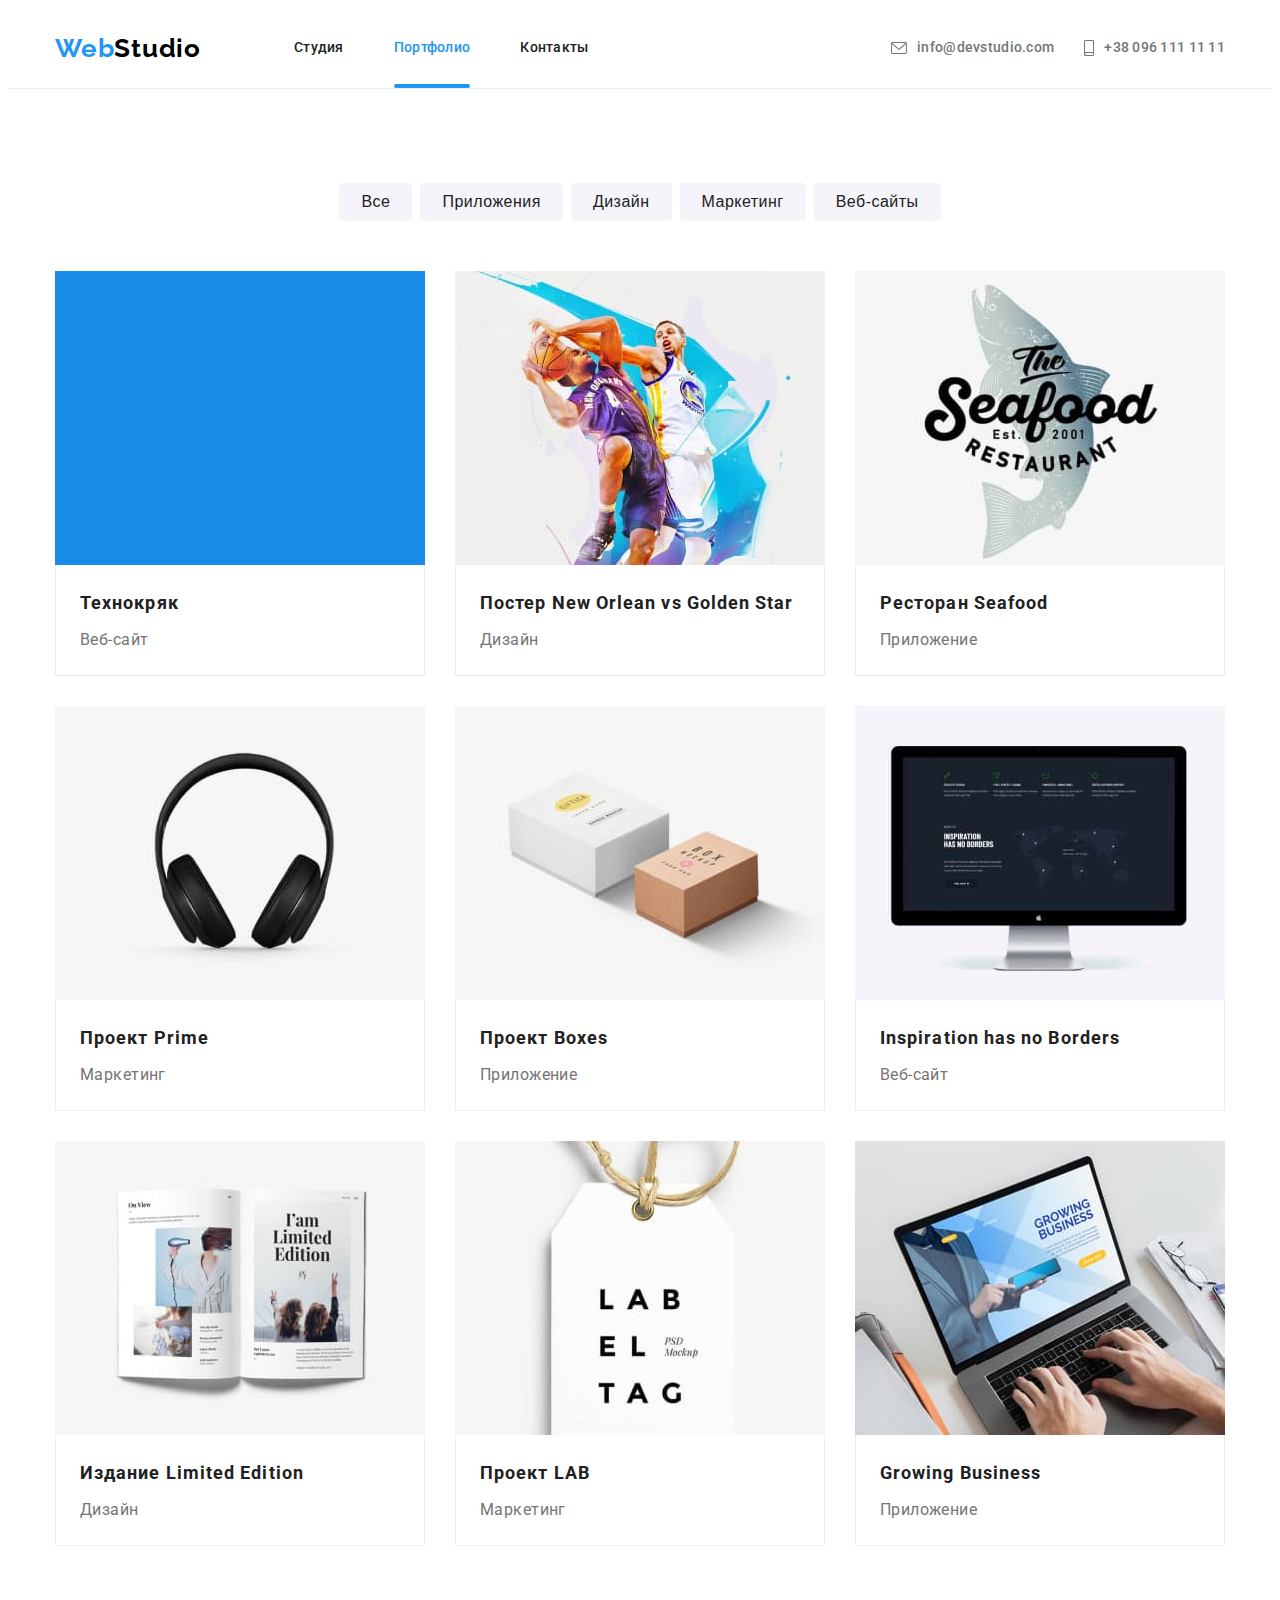
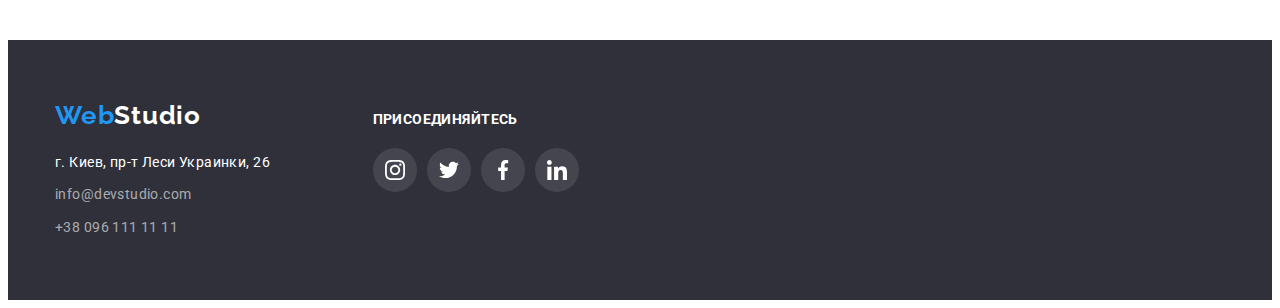
==== portfolio.html @ f76830f8 "position-overlay" ====
<!DOCTYPE html>
<html lang="ru">

<head>
  <meta charset="UTF-8">
  <meta http-equiv="X-UA-Compatible" content="IE=edge">
  <meta name="viewport" content="width=device-width, initial-scale=1.0">
  <link rel="preconnect" href="https://fonts.gstatic.com">
  <link rel="preconnect" href="https://fonts.gstatic.com">
  <link href="https://fonts.googleapis.com/css2?family=Raleway:wght@700&family=Roboto:wght@400;500;700;900&display=swap"
    rel="stylesheet">
  <link rel="stylesheet" href="https://cdnjs.cloudflare.com/ajax/libs/modern-normalize/1.0.0/modern-normalize.min.css"
    integrity="sha512-ISS7cAi1PEhQ8jnbJpJZMd29NlhNj4AWYyLOSp2CE/CsHxTCu+r+t0D2yoJudVrd0/8fTVPUVDzY5Tvli75u/g=="
    crossorigin="anonymous" />
  <title>Portfolio</title>
  <link rel="stylesheet" href="./css/styles.css">
</head>

<body>
  <header class="header">
    <div class="container page-header">
      <nav class=" main-nav">
        <a class="logo" href="./index.html"><span class="logo-header">Web</span>Studio</a>
        <ul class="site-nav list">
          <li class="item"><a class="link" href="./index.html">Студия</a></li>
          <li class="item"><a class="link  current" href="./portfolio.html">Портфолио</a></li>
          <li class="item"><a class="link" href="">Контакты</a></li>
        </ul>
      </nav>
      <ul class="auth-nav list">
        <li class="item mail"><a class="link mail" href="mailto:info@devstudio.com">
            <svg class="icon-mail" width="16" height="12">
              <use href="./images/icon/sprite.svg#icon-envelope"></use>
            </svg>info@devstudio.com</a>
        </li>
        <li class="item phone"><a class="link phone" href="tel:+380961111111">
            <svg class="icon-phone" width="10" height="16">
              <use href="./images/icon/sprite.svg#icon-smartphone"></use>
            </svg>+38 096 111 11 11</a>
        </li>
      </ul>
    </div>

  </header>

  <main>
    <h1 class="visually-hidden">Портфолио</h1>
    <!-- фильтр -->
    <section class="section">
      <div class="container">

        <h2 class="section-title visually-hidden">Фильтр</h2>

        <ul class=" btn list">
          <li class="item"><button class="button-portfolio" type="button">Все</button></li>
          <li class="item"><button class="button-portfolio" type="button">Приложения</button></li>
          <li class="item"><button class="button-portfolio" type="button">Дизайн</button></li>
          <li class="item"><button class="button-portfolio" type="button">Маркетинг</button></li>
          <li class="item"><button class="button-portfolio" type="button">Веб-сайты</button></li>
        </ul>

        <h2 class="section-title visually-hidden">Галерея проектов</h2>

        <ul class="list card-set">
          <li class="item-card-set">
            <a class="link " href="">
              <div class="link-img-thumb">
                <img src="./images/portfolio/img2-1.jpg" alt="Веб-сайт" width="370">

              </div>
              <div class="link-content">
                <h3 class="title-card">Технокряк</h3>
                <p class="text-card">Веб-сайт</p>
              </div>
            </a>
          </li>

          <li class="item-card-set">
            <a class="link" href="">
              <div class="link-img">
                <img src="./images/portfolio/img2-2.jpg" alt="Дизайн" width="370">
              </div>
              <div class="link-content">
                <h3 class="title-card">Постер New Orlean vs Golden Star</h3>
                <p class="text-card">Дизайн</p>
              </div>
            </a>
          </li>

          <li class="item-card-set">
            <a class="link" href="">
              <div class="link-img">
                <img src="./images/portfolio/img2-3.jpg" alt="Морепродукты" width="370">
              </div>
              <div class="link-content">
                <h3 class="title-card">Ресторан Seafood</h3>
                <p class="text-card">Приложение</p>
              </div>
            </a>
          </li>

          <li class="item-card-set">
            <a class="link" href="">
              <div class="link-img">
                <img src="./images/portfolio/img2-4.jpg" alt="Наушники" width="370">
              </div>
              <div class="link-content">
                <h3 class="title-card">Проект Prime</h3>
                <p class="text-card">Маркетинг</p>
              </div>
            </a>
          </li>

          <li class="item-card-set">
            <a class="link" href="">
              <div class="link-img">
                <img src="./images/portfolio/img2-5.jpg" alt="Коробки" width="370">
              </div>
              <div class="link-content">
                <h3 class="title-card">Проект Boxes</h3>
                <p class="text-card">Приложение</p>
              </div>
            </a>
          </li>

          <li class="item-card-set">
            <a class="link" href="">
              <div class="link-img">
                <img src="./images/portfolio/img2-6.jpg" alt="Веб-сайт" width="370">
              </div>
              <div class="link-content">
                <h3 class="title-card" lang="en">Inspiration has no Borders</h3>
                <p class="text-card">Веб-сайт</p>
              </div>
            </a>
          </li>

          <li class="item-card-set">
            <a class="link" href="">
              <div class="link-img">
                <img src="./images/portfolio/img2-7.jpg" alt="Дизайн" width="370">
              </div>
              <div class="link-content">
                <h3 class="title-card">Издание Limited Edition</h3>
                <p class="text-card">Дизайн</p>
              </div>
            </a>
          </li>

          <li class="item-card-set">
            <a class="link" href="">
              <div class="link-img">
                <img src="./images/portfolio/img2-8.jpg" alt="Реклама" width="370">
              </div>
              <div class="link-content">
                <h3 class="title-card">Проект LAB</h3>
                <p class="text-card">Маркетинг</p>
              </div>
            </a>
          </li>

          <li class="item-card-set">
            <a class="link" href="">
              <div class="link-img">
                <img src="./images/portfolio/img2-9.jpg" alt="Приложение" width="370">
              </div>
              <div class="link-content">
                <h3 class="title-card" lang="en">Growing Business</h3>
                <p class="text-card">Приложение</p>
              </div>
            </a>
          </li>
        </ul>
      </div>
    </section>
  </main>

  <!-- Подвал -->
  <footer class="section footer">
    <div class="container our-contacts">
      <div class="card-footer contacts">
        <a class="logo" href="./index.html"><span class="logo-header">Web</span><span
            class="logo-footer">Studio</span></a>
        <address class="geoposition">г. Киев, пр-т Леси Украинки, 26

          <ul class="auth-nav list">
            <li class="auth-nav-item"><a class="link" href="mailto:info@devstudio.com">info@devstudio.com</a></li>
            <li class="auth-nav-item"><a class="link" href="tel:+380961111111">+38 096 111 11 11</a></li>
          </ul>
        </address>
      </div>

      <div class="card-footer social-networks">
        <p class="join">присоединяйтесь</p>
        <ul class="list social-icon">
          <li class="social-icon-item">
            <a class="social-icon-link" href="" target="_blank" rel="noopener noreferrer">
              <svg class="icon">
                <use href="./images/icon/sprite.svg#icon-instagram"></use>
              </svg>
            </a>
          </li>
          <li class="social-icon-item">
            <a class="social-icon-link" href="" target="_blank" rel="noopener noreferrer">
              <svg class="icon">
                <use href="./images/icon/sprite.svg#icon-twitter"></use>
              </svg>
            </a>
          </li>
          <li class="social-icon-item">
            <a class="social-icon-link" href="" target="_blank" rel="noopener noreferrer">
              <svg class="icon">
                <use href="./images/icon/sprite.svg#icon-facebook"></use>
              </svg>
            </a>
          </li>
          <li class="social-icon-item">
            <a class="social-icon-link" href="" target="_blank" rel="noopener noreferrer">
              <svg class="icon">
                <use href="./images/icon/sprite.svg#icon-linkedin"></use>
              </svg>
            </a>
          </li>
        </ul>

      </div>

    </div>
  </footer>
</body>

</html>
---- css/styles.css ----
:root {
  --main-color: #ffffff;
  --container-bg-color: #2f303a;
  --secondary-background-color: #f5f4fa;
  --accent-color: #2196f3;
  --main-text-color: #757575;
  --title-color: #212121;
  --logo-color: #000000;
  --button-bg-color: #188ce8;
  --border-bottom-header: #ececec;
  --border-item-card-set: #eeeeee;
  --hero-background-color: #c4c4c4;
  --icon-fill-color: #afb1b8;
  --card-set-gap: 30px;
}

html {
  box-sizing: border-box;
}

*,
*::after,
*::before {
  box-sizing: inherit;
}

body {
  /* font-family: 'Raleway', sans-serif; */
  font-family: 'Roboto', sans-serif;
  font-style: normal;
  font-weight: normal;
  font-size: 14px;
  line-height: 1.71;
  color: var(--main-text-color);
  letter-spacing: 0.03em;
  background-color: var(--main-color);
}
/* --------спрятать текст---------- */

.visually-hidden {
  position: absolute !important;
  clip: rect(1px 1px 1px 1px);
  clip: rect(1px, 1px, 1px, 1px);
  padding: 0 !important;
  border: 0 !important;
  height: 1px !important;
  width: 1px !important;
  overflow: hidden;
}

/*-----------утиллиты----------- */

h1,
h2,
h3,
h4,
h5,
h6,
p {
  margin-top: 0;
  margin-bottom: 0;
}

img {
  display: block;
  max-width: 100%;
  height: auto;
}

.list {
  margin: 0px;
  padding: 0px;
  list-style: none;
}

.link {
  text-decoration: none;
  color: var(--main-text-color);
}
.header {
  border-bottom: 1px solid var(--border-bottom-header);
}

.container {
  width: 1200px;
  padding-right: 15px;
  padding-left: 15px;
  margin-right: auto;
  margin-left: auto;
}

.page-header {
  display: flex;
  align-items: center;
}

.main-nav {
  display: flex;
  align-items: center;
}

/*--------------logo------------ */

.logo {
  display: block;

  text-decoration: none;
  font-family: Raleway, sans-serif;
  font-weight: 700;
  font-size: 26px;
  line-height: 1.19;
  letter-spacing: 0.03em;
  color: var(--logo-color);
}

.logo-header {
  color: var(--accent-color);
}

/*---------шапка сайта---------- */

.page-header .link {
  padding-top: 32px;
  padding-bottom: 32px;
}
.site-nav {
  display: flex;
  margin-top: 0px;
  margin-bottom: 0px;
  margin-left: 93px;
}

.site-nav .item:not(:last-child) {
  margin-right: 50px;
}

.site-nav .link {
  display: block;

  text-decoration: none;
  color: var(--title-color);
  font-weight: 500;
  font-size: 14px;
  line-height: 1.14;
  letter-spacing: 0.02em;
}

.auth-nav {
  display: flex;
  margin-left: auto;
  margin-top: 0px;
  margin-bottom: 0px;
}

.auth-nav .link {
  display: flex;

  font-weight: 500;
  font-size: 14px;
  line-height: 1.14;
  letter-spacing: 0.02em;
  color: var(--main-text-color);
}

.link.mail,
.link.phone {
  align-items: center;
}

.icon-mail {
  display: inline-flex;
  margin-right: 10px;
  fill: currentColor;
}

.icon-phone {
  margin-right: 10px;
  fill: currentColor;
}

.auth-nav .item + .item {
  margin-left: 30px;
}

.link.current {
  color: var(--accent-color);
}

.site-nav .link {
  position: relative;
}

.link.current::after {
  position: absolute;
  left: 0;
  bottom: 0;

  content: '';
  width: 100%;
  border: 2px solid var(--accent-color);
  border-radius: 2px;
}

.site-nav .link:hover,
.site-nav .link:focus,
.auth-nav .link:hover,
.auth-nav .link:focus {
  color: var(--accent-color);
}

/* ---------Баннер Герой---------- */

.hero {
  text-align: center;
}
.hero-title {
  margin-bottom: 30px;
  margin: auto;

  width: 696px;

  font-family: Roboto, sans-serif;
  font-weight: 900;
  font-size: 44px;
  line-height: 1.36;
  text-align: center;
  letter-spacing: 0.06em;
  text-transform: uppercase;
  color: var(--main-color);
}
.section {
  padding-top: 94px;
  padding-bottom: 94px;
}
.section.hero {
  padding-top: 200px;
  padding-bottom: 200px;
}
.section.hero {
  max-width: 1600px;
  margin: 0 auto;
  background-image: linear-gradient(rgba(47, 48, 58, 0.4), rgba(47, 48, 58, 0.4)), url(../images/hero/overlay.jpg);
  background-color: var(--hero-background-color);
  background-repeat: no-repeat;
  background-position: center;
  background-size: cover;
}
.section.footer {
  background-color: var(--container-bg-color);
}
.button {
  margin-top: 30px;
  font-weight: 700;
  font-size: 16px;
  line-height: 1.88;
  align-items: center;
  text-align: center;
  letter-spacing: 0.06em;
  color: var(--main-color);
  background-color: var(--accent-color);
  box-shadow: 0px 4px 4px rgba(0, 0, 0, 0.15);
  border-radius: 4px;
  border: none;
  cursor: pointer;
}
.button:hover,
.bottom:focus {
  background-color: var(--button-bg-color);
}

/*---------Особенности студии--------- */
.section-title {
  font-weight: 700;
  font-size: 36px;
  line-height: 1.17;
  text-align: center;
  color: var(--title-color);
}
.features .list {
  display: flex;
}
.features-list-item {
  width: 270px;
}
.features-list-item::before {
  content: '';
  display: block;
  margin-bottom: 30px;
  height: 120px;
  border-radius: 4px;
  background-repeat: no-repeat;
  background-position: center;
  background-color: var(--secondary-background-color);
}
.icon-detail::before {
  background-image: url(../images/icon/antenna.svg);
}
.icon-accuracy::before {
  background-image: url(../images/icon/clock.svg);
}
.icon-planing::before {
  background-image: url(../images/icon/diagram.svg);
}
.icon-space::before {
  background-image: url(../images/icon/astronaut.svg);
}
.features-list-item:not(:last-child) {
  margin-right: 30px;
}
.list-item {
  margin-bottom: 10px;
  font-weight: 700;
  font-size: 14px;
  line-height: 1.14;
  text-transform: uppercase;
  color: var(--title-color);
}

/*--------Наша деятельность-------- */
.section-work {
  padding-bottom: 94px;
}
.work {
  display: flex;
}
.list-img:not(:last-child) {
  margin-right: 30px;
}
.container > .section-title {
  margin-bottom: 50px;
}

.work-thumb {
  position: relative;
}

.work-thumb::before {
  content: '';
  position: absolute;
  bottom: 0;
  left: 0;
  height: 70px;
  width: 100%;

  background-color: var(--container-bg-color);
  opacity: 0.8;
}

.work .list-item {
  position: absolute;
  bottom: 0;
  left: 0;
  width: 100%;
  padding-top: 27px;
  padding-bottom: 27px;
  margin: 0;

  font-family: Roboto;
  font-style: normal;
  font-weight: 700;
  font-size: 14px;
  line-height: 1.14;
  text-align: center;
  text-transform: uppercase;
  color: #ffffff;
}

/*--------- Наша команда----------- */
.members {
  display: flex;
  flex-wrap: wrap;
  margin-left: calc(-1 * var(--card-set-gap));
  margin-top: calc(-1 * var(--card-set-gap));
}

.card-members {
  flex-basis: calc(100% / 4 - var(--card-set-gap));
  background-color: var(--main-color);
  box-shadow: 0px 1px 3px rgba(0, 0, 0, 0.12), 0px 1px 1px rgba(0, 0, 0, 0.14), 0px 2px 1px rgba(0, 0, 0, 0.2);
  border-radius: 0px 0px 4px 4px;

  margin-left: var(--card-set-gap);
  margin-top: var(--card-set-gap);
}

/* .card-members:not(:last-child) {
  margin-right: 30px; */
/* } */
.card-text {
  padding: 30px 32px;
  text-align: center;
}
.tiam {
  font-weight: 500;
  font-size: 16px;
  line-height: 1.19;
  text-transform: none;
}
.container-tiam {
  background-color: var(--secondary-background-color);
}
.profession {
  margin-bottom: 16px;
  font-size: 16px;
  line-height: 1.19;
  color: var(--main-text-color);
}

.social-icon {
  display: inline-flex;
}

.social-icon-item + .social-icon-item {
  margin-left: 10px;
}

.social-icon-link {
  display: flex;
  justify-content: center;
  align-items: center;
  width: 44px;
  height: 44px;
  border-radius: 50%;
  background-color: var(--main-color);
}

.social-icon .icon {
  width: 20px;
  height: 20px;
  fill: var(--icon-fill-color);
}

.social-icon-link:hover,
.social-icon-link:focus {
  background-color: var(--accent-color);
  outline: none;
}

.social-icon-link:hover .icon,
.social-icon-link:focus .icon {
  fill: var(--main-color);
  outline: none;
}

/* ---------наши клиенты---------- */
.clients {
  display: flex;
  margin-left: calc(-1 * var(--card-set-gap));
  margin-top: calc(-1 * var(--card-set-gap));
}

.clients-item {
  flex-basis: calc(100% / 6 - var(--card-set-gap));
  margin-left: var(--card-set-gap);
  margin-top: var(--card-set-gap);
}

.clients-item-link {
  display: flex;
  justify-content: center;
  align-items: center;
  border: 1px solid var(--icon-fill-color);
  border-radius: 4px;
  fill: var(--icon-fill-color);
  height: 90px;
  width: 100%;
}

.clients-item-link:hover,
.clients-item-link:focus {
  fill: var(--accent-color);
  border: 1px solid var(--accent-color);
  outline: none;
}

/* ---------Footer--------------*/

.our-contacts {
  display: flex;
  align-items: baseline;
}

.section.footer {
  padding-top: 60px;
  padding-bottom: 60px;
}

.footer .logo {
  margin-bottom: 20px;
}

.logo-footer {
  color: var(--main-color);
}

.geoposition {
  font-style: normal;
  color: var(--main-color);
}

.geoposition .link {
  font-family: Roboto;
  font-style: normal;
  font-weight: 400;
  font-size: 14px;
  line-height: 1.71;
  letter-spacing: 0.03em;
  color: rgba(255, 255, 255, 0.6);
}

.auth-nav-item:not(:first-child) {
  margin-top: 9px;
}

.footer .auth-nav {
  flex-direction: column;
  margin-top: 9px;
}

.join {
  margin-bottom: 20px;
  font-family: Roboto;
  font-style: normal;
  font-weight: 700;
  font-size: 14px;
  line-height: 1.14;
  text-transform: uppercase;
  color: var(--main-color);
}

.card-footer {
  flex-basis: calc(50% / 2 - 45px);
}
.social-networks {
  margin-left: 70px;
}

.card-footer .social-icon-link {
  background-color: rgba(255, 255, 255, 0.1);
}

.card-footer .icon {
  fill: var(--main-color);
}

.social-icon-link:hover,
.social-icon-link:focus {
  background-color: var(--accent-color);
  outline: none;
}

/* .card-footer-news {
  outline: 1px solid tomato;
  flex-basis: calc(100% / 2 - 15px);
  margin-left: auto;
} */

/* модальное окно */
.backdrop {
  position: fixed;
  top: 0;
  left: 0;
  width: 100%;
  height: 100%;
  background: rgba(0, 0, 0, 0.2);
}

.backdrop.is-hidden {
  opacity: 0;
  pointer-events: none;
}

.modal {
  position: absolute;
  top: 50%;
  left: 50%;
  transform: translate(-50%, -50%);

  width: 528px;
  height: 581px;
  padding: 20px;
  text-align: center;

  background: #ffffff;
  box-shadow: 0px 1px 3px rgba(0, 0, 0, 0.12), 0px 1px 1px rgba(0, 0, 0, 0.14), 0px 2px 1px rgba(0, 0, 0, 0.2);
  border-radius: 4px;
}

.modal .button {
  position: absolute;
  right: 0;
  top: 0;
  margin: 0;
}

/*------------ страница портфолио------------- */
.btn .list {
  display: flex;
  justify-content: center;
}

.btn {
  display: flex;
  justify-content: center;
  margin-bottom: 50px;
}

.button-portfolio {
  padding: 6px 22px;
  font-weight: 500;
  font-size: 16px;
  line-height: 1.62;
  text-align: center;
  letter-spacing: 0.03em;
  color: var(--title-color);
  border: none;
  cursor: pointer;
  background-color: var(--secondary-background-color);
  border-radius: 4px;
}

.btn .item:not(:last-child) {
  margin-right: 8px;
}

.button-portfolio.current,
.button-portfolio:hover,
.button-portfolio:focus {
  background-color: var(--accent-color);
  color: var(--main-color);
  box-shadow: 0px 1px 1px rgba(0, 0, 0, 0.12), 0px 4px 4px rgba(0, 0, 0, 0.06), 1px 4px 6px rgba(0, 0, 0, 0.16);
  outline: none;
}

.list.card-set {
  display: flex;
  flex-wrap: wrap;
  margin-left: calc(-1 * var(--card-set-gap));
  margin-top: calc(-1 * var(--card-set-gap));
}

.item-card-set {
  flex-basis: calc(100% / 3 - var(--card-set-gap));
  margin-left: var(--card-set-gap);
  margin-top: var(--card-set-gap);
}

.item-card-set:hover,
.item-card-set:focus {
  outline: none;
  box-shadow: 0px 1px 1px rgba(0, 0, 0, 0.12), 0px 4px 4px rgba(0, 0, 0, 0.06), 1px 4px 6px rgba(0, 0, 0, 0.16);
}

.card-set .link {
  position: relative;
}

.link-img-thumb::before {
  position: absolute;
  display: inline-block;
  content: '';
  width: 370px;
  height: 294px;
  background-color: var(--button-bg-color);
}

.link-content {
  padding: 20px 24px;
  background: var(--main-color);
  border-right: 1px solid var(--border-item-card-set);
  border-bottom: 1px solid var(--border-item-card-set);
  border-left: 1px solid var(--border-item-card-set);
}
.link .title-card {
  font-weight: 700;
  font-size: 18px;
  line-height: 2;
  letter-spacing: 0.06em;
  color: var(--title-color);
  text-transform: none;
}

.title-card {
  margin-bottom: 4px;
}

.text-card {
  font-size: 16px;
  line-height: 1.87;
  color: var(--main-text-color);
}
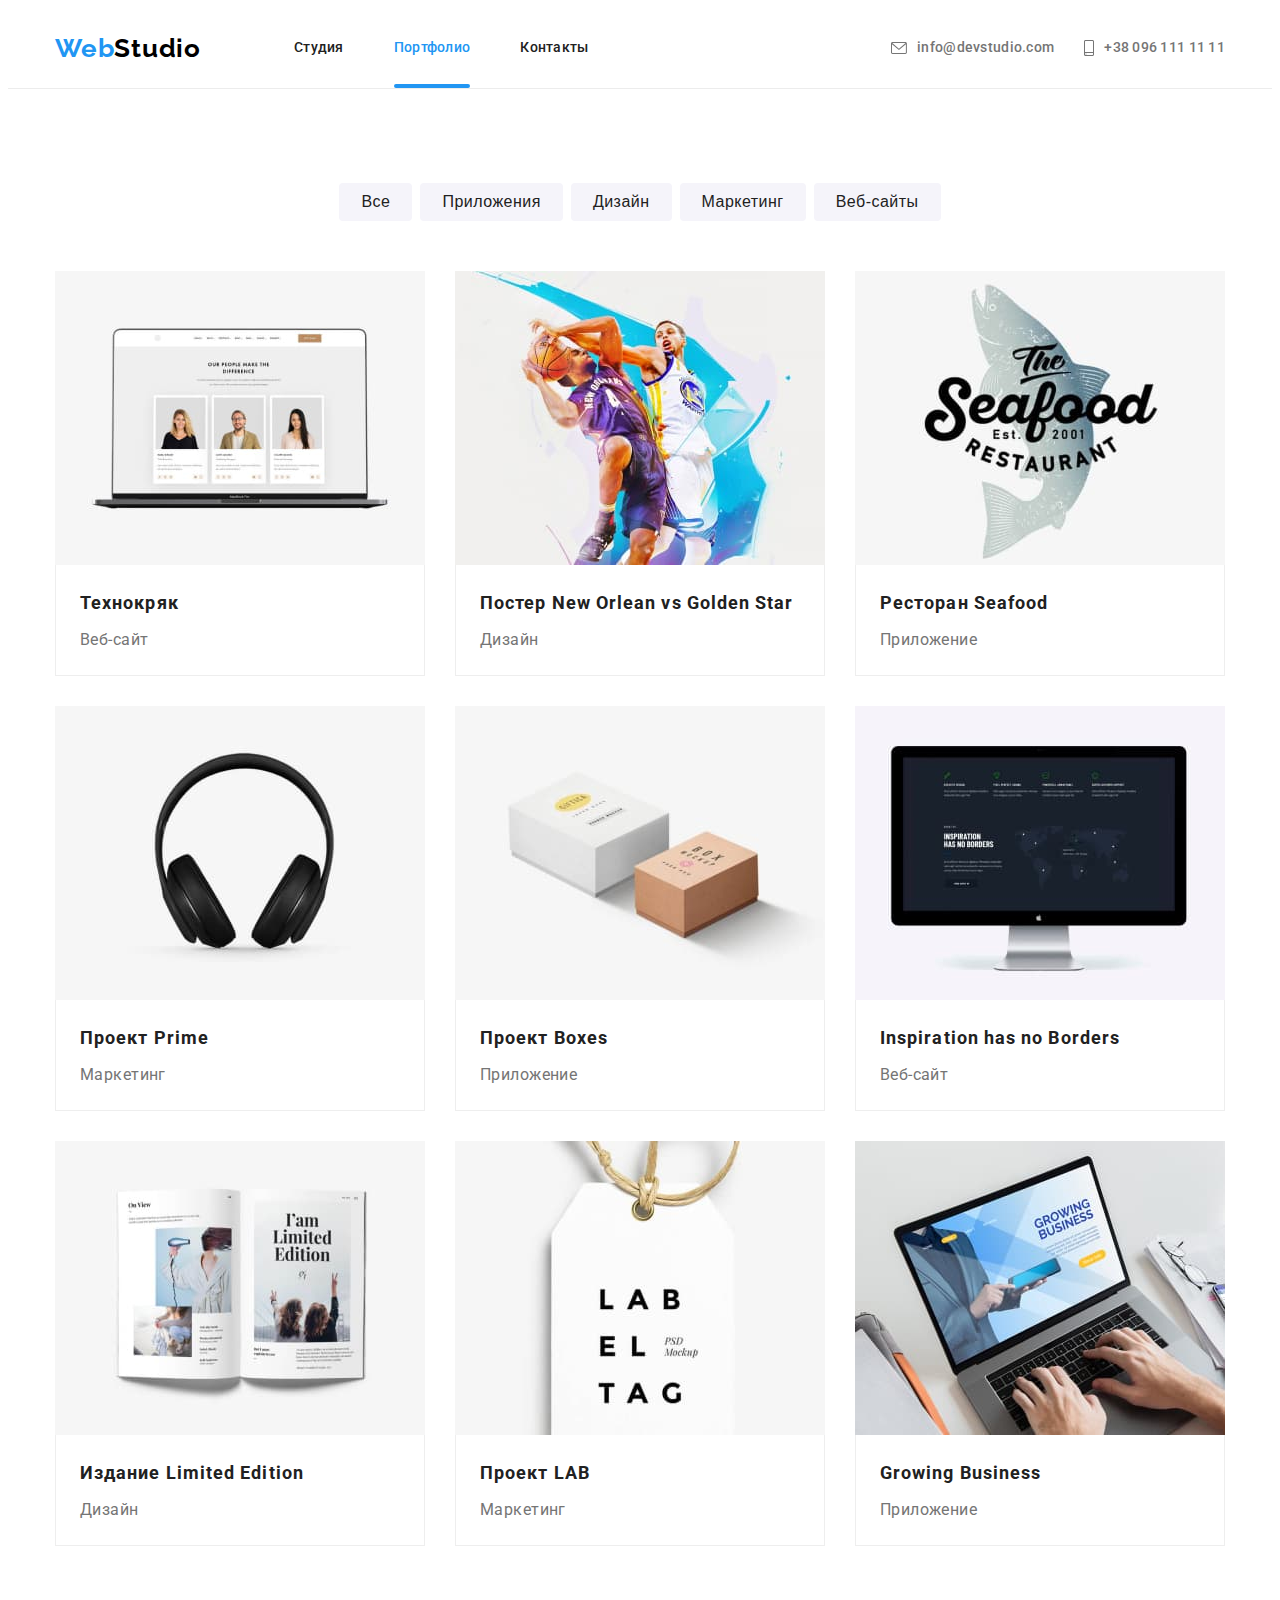
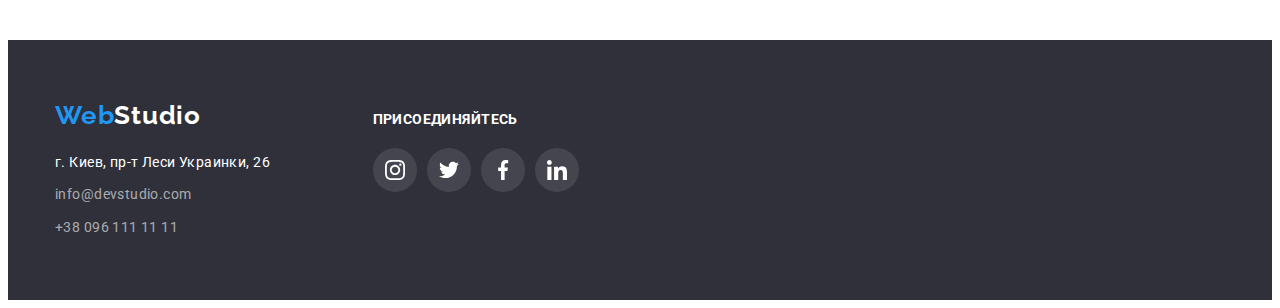
==== commit 87f016ad: "overlay портфолио" ====
--- a/portfolio.html
+++ b/portfolio.html
@@ -64,9 +64,12 @@
         <ul class="list card-set">
           <li class="item-card-set">
             <a class="link " href="">
-              <div class="link-img-thumb">
+              <div class="link-thumb">
                 <img src="./images/portfolio/img2-1.jpg" alt="Веб-сайт" width="370">
-
+                <p class="text-thumb">Технокряк это современная площадка распространения коронавируса. Компании
+                  используют эту платформу
+                  для цифрового
+                  шпионажа и атак на защищённые сервера конкурентов.</p>
               </div>
               <div class="link-content">
                 <h3 class="title-card">Технокряк</h3>
@@ -77,8 +80,12 @@
 
           <li class="item-card-set">
             <a class="link" href="">
-              <div class="link-img">
+              <div class="link-thumb">
                 <img src="./images/portfolio/img2-2.jpg" alt="Дизайн" width="370">
+                <p class="text-thumb">Технокряк это современная площадка распространения коронавируса. Компании
+                  используют эту платформу
+                  для цифрового
+                  шпионажа и атак на защищённые сервера конкурентов.</p>
               </div>
               <div class="link-content">
                 <h3 class="title-card">Постер New Orlean vs Golden Star</h3>
@@ -89,8 +96,12 @@
 
           <li class="item-card-set">
             <a class="link" href="">
-              <div class="link-img">
+              <div class="link-thumb">
                 <img src="./images/portfolio/img2-3.jpg" alt="Морепродукты" width="370">
+                <p class="text-thumb">Технокряк это современная площадка распространения коронавируса. Компании
+                  используют эту платформу
+                  для цифрового
+                  шпионажа и атак на защищённые сервера конкурентов.</p>
               </div>
               <div class="link-content">
                 <h3 class="title-card">Ресторан Seafood</h3>
@@ -101,8 +112,12 @@
 
           <li class="item-card-set">
             <a class="link" href="">
-              <div class="link-img">
+              <div class="link-thumb">
                 <img src="./images/portfolio/img2-4.jpg" alt="Наушники" width="370">
+                <p class="text-thumb">Технокряк это современная площадка распространения коронавируса. Компании
+                  используют эту платформу
+                  для цифрового
+                  шпионажа и атак на защищённые сервера конкурентов.</p>
               </div>
               <div class="link-content">
                 <h3 class="title-card">Проект Prime</h3>
@@ -113,8 +128,12 @@
 
           <li class="item-card-set">
             <a class="link" href="">
-              <div class="link-img">
+              <div class="link-thumb">
                 <img src="./images/portfolio/img2-5.jpg" alt="Коробки" width="370">
+                <p class="text-thumb">Технокряк это современная площадка распространения коронавируса. Компании
+                  используют эту платформу
+                  для цифрового
+                  шпионажа и атак на защищённые сервера конкурентов.</p>
               </div>
               <div class="link-content">
                 <h3 class="title-card">Проект Boxes</h3>
@@ -125,8 +144,12 @@
 
           <li class="item-card-set">
             <a class="link" href="">
-              <div class="link-img">
+              <div class="link-thumb">
                 <img src="./images/portfolio/img2-6.jpg" alt="Веб-сайт" width="370">
+                <p class="text-thumb">Технокряк это современная площадка распространения коронавируса. Компании
+                  используют эту платформу
+                  для цифрового
+                  шпионажа и атак на защищённые сервера конкурентов.</p>
               </div>
               <div class="link-content">
                 <h3 class="title-card" lang="en">Inspiration has no Borders</h3>
@@ -137,8 +160,12 @@
 
           <li class="item-card-set">
             <a class="link" href="">
-              <div class="link-img">
+              <div class="link-thumb">
                 <img src="./images/portfolio/img2-7.jpg" alt="Дизайн" width="370">
+                <p class="text-thumb">Технокряк это современная площадка распространения коронавируса. Компании
+                  используют эту платформу
+                  для цифрового
+                  шпионажа и атак на защищённые сервера конкурентов.</p>
               </div>
               <div class="link-content">
                 <h3 class="title-card">Издание Limited Edition</h3>
@@ -149,8 +176,12 @@
 
           <li class="item-card-set">
             <a class="link" href="">
-              <div class="link-img">
+              <div class="link-thumb">
                 <img src="./images/portfolio/img2-8.jpg" alt="Реклама" width="370">
+                <p class="text-thumb">Технокряк это современная площадка распространения коронавируса. Компании
+                  используют эту платформу
+                  для цифрового
+                  шпионажа и атак на защищённые сервера конкурентов.</p>
               </div>
               <div class="link-content">
                 <h3 class="title-card">Проект LAB</h3>
@@ -161,8 +192,12 @@
 
           <li class="item-card-set">
             <a class="link" href="">
-              <div class="link-img">
+              <div class="link-thumb">
                 <img src="./images/portfolio/img2-9.jpg" alt="Приложение" width="370">
+                <p class="text-thumb">Технокряк это современная площадка распространения коронавируса. Компании
+                  используют эту платформу
+                  для цифрового
+                  шпионажа и атак на защищённые сервера конкурентов.</p>
               </div>
               <div class="link-content">
                 <h3 class="title-card" lang="en">Growing Business</h3>
--- a/css/styles.css
+++ b/css/styles.css
@@ -593,6 +593,18 @@
   margin: 0;
 }
 
+.button-close {
+  display: flex;
+  padding: 0;
+  width: 30px;
+  height: 30px;
+}
+
+.button-close > .item {
+  display: inline-flex;
+  justify-content: center;
+  align-items: center;
+}
 /*------------ страница портфолио------------- */
 .btn .list {
   display: flex;
@@ -651,17 +663,41 @@
   box-shadow: 0px 1px 1px rgba(0, 0, 0, 0.12), 0px 4px 4px rgba(0, 0, 0, 0.06), 1px 4px 6px rgba(0, 0, 0, 0.16);
 }
 
+.item-card-set:hover .link-thumb::before,
+.item-card-set:hover .text-thumb {
+  opacity: 1;
+}
+
 .card-set .link {
+}
+
+.link-thumb {
   position: relative;
-}
-
-.link-img-thumb::before {
+  width: 100%;
+}
+
+.link-thumb::before {
   position: absolute;
   display: inline-block;
   content: '';
-  width: 370px;
-  height: 294px;
+  width: 100%;
+  height: 100%;
   background-color: var(--button-bg-color);
+  opacity: 0;
+}
+
+.text-thumb {
+  position: absolute;
+  top: 0;
+  width: 100%;
+  opacity: 0;
+  padding: 63px 24px;
+
+  font-weight: 400;
+  font-size: 18px;
+  line-height: 1.56;
+
+  color: var(--main-color);
 }
 
 .link-content {
